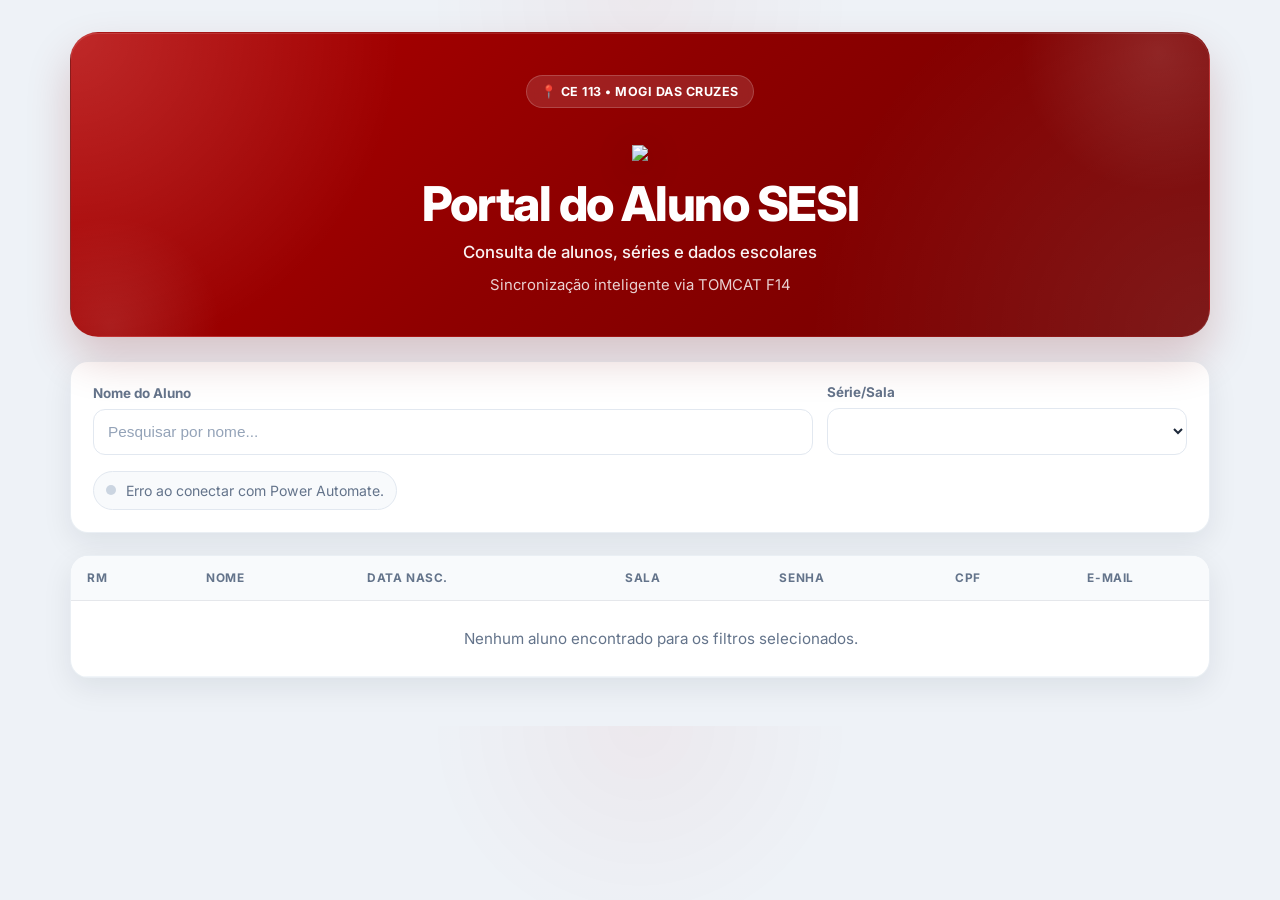
==== index.html @ b68cf68f "Publicado via TOMCAT F14" ====
<!DOCTYPE html>
<html lang="pt-BR">
<head>
  <meta charset="UTF-8" />
  <meta name="viewport" content="width=device-width, initial-scale=1.0" />
  <title>Portal do Aluno - SESI Automado</title>

  <link rel="preconnect" href="https://fonts.googleapis.com">
  <link href="https://fonts.googleapis.com/css2?family=Inter:wght@400;500;600;700;800&display=swap" rel="stylesheet">

  <style>
    :root {
      --primary: #b30000;
      --primary-dark: #7a0000;
      --primary-soft: #fee2e2;
      --bg-body: #eef2f7;
      --text-main: #1e293b;
      --text-muted: #64748b;
      --border: #e2e8f0;
      --white: #ffffff;
      --success: #10b981;
      --success-soft: #ecfdf5;
      --radius: 18px;
      --radius-sm: 12px;
      --shadow: 0 10px 30px rgba(15, 23, 42, 0.08);
      --shadow-soft: 0 4px 12px rgba(15, 23, 42, 0.06);
    }

    * {
      box-sizing: border-box;
    }

    html {
      scroll-behavior: smooth;
    }

    body {
      margin: 0;
      font-family: 'Inter', sans-serif;
      background:
        radial-gradient(circle at top, rgba(179, 0, 0, 0.04), transparent 22%),
        var(--bg-body);
      color: var(--text-main);
    }

    .container {
      max-width: 1180px;
      margin: 0 auto;
      padding: 32px 20px 48px;
    }

    .header {
      position: relative;
      overflow: hidden;
      background:
        radial-gradient(circle at top left, rgba(255,255,255,0.16), transparent 28%),
        radial-gradient(circle at bottom right, rgba(255,255,255,0.10), transparent 34%),
        linear-gradient(135deg, #b30000 0%, #8f0000 45%, #6f0000 100%);
      color: white;
      padding: 42px 32px;
      border-radius: 28px;
      box-shadow:
        0 22px 45px rgba(122, 0, 0, 0.20),
        inset 0 1px 0 rgba(255,255,255,0.12);
      margin-bottom: 24px;
      border: 1px solid rgba(255,255,255,0.08);
    }

    .header::before,
    .header::after {
      content: "";
      position: absolute;
      border-radius: 50%;
      pointer-events: none;
    }

    .header::before {
      width: 280px;
      height: 280px;
      top: -120px;
      right: -90px;
      background: radial-gradient(circle, rgba(255,255,255,0.12), transparent 70%);
    }

    .header::after {
      width: 220px;
      height: 220px;
      left: -70px;
      bottom: -100px;
      background: radial-gradient(circle, rgba(255,255,255,0.10), transparent 70%);
    }

    .header-content {
      position: relative;
      z-index: 1;
      text-align: center;
    }

    .header-badge {
      display: inline-flex;
      align-items: center;
      gap: 8px;
      padding: 8px 14px;
      border-radius: 999px;
      background: rgba(255,255,255,0.12);
      border: 1px solid rgba(255,255,255,0.18);
      font-size: 0.78rem;
      font-weight: 700;
      letter-spacing: 0.04em;
      text-transform: uppercase;
      margin-bottom: 16px;
      backdrop-filter: blur(6px);
    }

    .header-icon {
      display: block;
      font-size: 2.4rem;
      margin-bottom: 8px;
      filter: drop-shadow(0 8px 18px rgba(0,0,0,0.18));
    }

    .header h1 {
      margin: 0;
      font-size: clamp(2rem, 4vw, 3rem);
      line-height: 1.08;
      font-weight: 800;
      letter-spacing: -0.03em;
    }

    .header p {
      margin: 12px 0 0;
      font-size: 1.05rem;
      color: rgba(255,255,255,0.95);
      font-weight: 500;
    }

    .header-subline {
      margin-top: 14px;
      font-size: 0.93rem;
      color: rgba(255,255,255,0.82);
    }

    .card,
    .table-container {
      background: var(--white);
      border-radius: var(--radius);
      box-shadow: var(--shadow);
      border: 1px solid rgba(226, 232, 240, 0.7);
    }

    .card {
      padding: 22px;
      margin-bottom: 22px;
    }

    .controls {
      display: grid;
      grid-template-columns: minmax(260px, 2fr) minmax(180px, 1fr);
      gap: 14px;
      align-items: end;
    }

    .field {
      display: flex;
      flex-direction: column;
      gap: 8px;
    }

    .field label {
      font-size: 0.84rem;
      font-weight: 700;
      color: var(--text-muted);
    }

    input,
    select {
      width: 100%;
      padding: 13px 14px;
      border: 1.8px solid var(--border);
      border-radius: var(--radius-sm);
      outline: none;
      font-size: 0.96rem;
      color: var(--text-main);
      background: #fff;
      transition: border-color 0.2s ease, box-shadow 0.2s ease, transform 0.2s ease;
    }

    input::placeholder {
      color: #94a3b8;
    }

    input:focus,
    select:focus {
      border-color: var(--primary);
      box-shadow: 0 0 0 4px rgba(179, 0, 0, 0.08);
    }

    .status-bar {
      margin-top: 16px;
      display: inline-flex;
      align-items: center;
      gap: 10px;
      padding: 10px 12px;
      border-radius: 999px;
      background: #f8fafc;
      color: var(--text-muted);
      font-size: 0.88rem;
      border: 1px solid var(--border);
    }

    .status-dot {
      width: 10px;
      height: 10px;
      border-radius: 50%;
      background: #cbd5e1;
      flex-shrink: 0;
    }

    .status-dot.online {
      background: var(--success);
      box-shadow: 0 0 10px rgba(16, 185, 129, 0.45);
    }

    .table-container {
      overflow: hidden;
    }

    .table-scroll {
      overflow-x: auto;
    }

    table {
      width: 100%;
      min-width: 1180px;
      border-collapse: collapse;
    }

    thead th {
      position: sticky;
      top: 0;
      z-index: 1;
      background: #f8fafc;
      color: var(--text-muted);
      font-size: 0.74rem;
      text-transform: uppercase;
      letter-spacing: 0.05em;
      padding: 15px 16px;
      text-align: left;
      white-space: nowrap;
      border-bottom: 1px solid #e5e7eb;
    }

    tbody td {
      padding: 15px 16px;
      border-bottom: 1px solid #f1f5f9;
      vertical-align: middle;
      font-size: 0.95rem;
    }

    tbody tr:hover {
      background: #fafafa;
    }

    .rm-cell {
      font-family: ui-monospace, SFMono-Regular, Menlo, Consolas, monospace;
      font-weight: 700;
      color: var(--primary);
      white-space: nowrap;
    }

    .nome-cell {
      font-weight: 700;
      min-width: 280px;
    }

    .badge-sala {
      display: inline-flex;
      align-items: center;
      justify-content: center;
      padding: 5px 10px;
      border-radius: 999px;
      background: var(--primary-soft);
      color: #991b1b;
      font-size: 0.78rem;
      font-weight: 800;
      white-space: nowrap;
      min-width: 72px;
    }

    .senha-cell {
      font-family: ui-monospace, SFMono-Regular, Menlo, Consolas, monospace;
      font-weight: 700;
      color: #334155;
      white-space: nowrap;
    }

    .email-cell {
      color: var(--text-muted);
      font-size: 0.9rem;
      word-break: break-word;
    }

    .empty-state {
      padding: 28px 18px;
      text-align: center;
      color: var(--text-muted);
      font-size: 0.95rem;
    }

    .loading-state {
      padding: 20px 18px;
      color: var(--text-muted);
      font-size: 0.92rem;
    }

    .muted {
      color: var(--text-muted);
    }

    @media (max-width: 768px) {
      .container {
        padding: 18px 14px 30px;
      }

      .header {
        padding: 32px 20px;
        border-radius: 22px;
      }

      .header-icon {
        font-size: 2.1rem;
      }

      .header p {
        font-size: 0.98rem;
      }

      .controls {
        grid-template-columns: 1fr;
      }

      .card {
        padding: 18px;
      }

      .status-bar {
        width: 100%;
        justify-content: flex-start;
      }
    }
  </style>
</head>
<body>
  <div class="container">
    <header class="header">
      <div class="header-content">
        <div class="header-badge">📍 CE 113 • Mogi das Cruzes</div>
        <span class="header-icon"><img src="https://encrypted-tbn0.gstatic.com/images?q=tbn:ANd9GcRThJrR1132fwB9SYHc7X4eGMMeXw6Wkgy4zg&s" width="150px"></span>
        <h1>Portal do Aluno SESI</h1>
        <p>Consulta de alunos, séries e dados escolares</p>
        <div class="header-subline">Sincronização inteligente via TOMCAT F14</div>
      </div>
    </header>

    <section class="card">
      <div class="controls">
        <div class="field">
          <label for="buscaNome">Nome do Aluno</label>
          <input
            type="text"
            id="buscaNome"
            placeholder="Pesquisar por nome..."
            oninput="filtrar()"
            autocomplete="off"
          >
        </div>

        <div class="field">
          <label for="filtroSala">Série/Sala</label>
          <select id="filtroSala" onchange="filtrar()"></select>
        </div>
      </div>

      <div class="status-bar" aria-live="polite">
        <div id="statusDot" class="status-dot"></div>
        <span id="statusTxt">Carregando dados...</span>
      </div>
    </section>

    <div class="table-container">
      <div class="table-scroll">
        <table>
          <thead>
            <tr>
              <th>RM</th>
              <th>Nome</th>
              <th>Data Nasc.</th>
              <th>Sala</th>
              <th>Senha</th>
              <th>CPF</th>
              <th>E-mail</th>
            </tr>
          </thead>
          <tbody id="corpoTabela">
            <tr>
              <td colspan="7" class="loading-state">Carregando alunos...</td>
            </tr>
          </tbody>
        </table>
      </div>
    </div>
  </div>

  <script>
    const FLOW_URL = "https://defaultb1051c4b3b9441ab9441e73a72342f.dd.environment.api.powerplatform.com:443/powerautomate/automations/direct/workflows/b2608a7059d94f9b8964fa085120f725/triggers/manual/paths/invoke?api-version=1&sp=%2Ftriggers%2Fmanual%2Frun&sv=1.0&sig=Ysl_9Tx20e0uG6QPLro_a3MNjhKylg6RKwe7U8Tzytc";

    let alunos = [];

    function escapeHtml(valor) {
      return String(valor ?? "")
        .replace(/&/g, "&amp;")
        .replace(/</g, "&lt;")
        .replace(/>/g, "&gt;")
        .replace(/"/g, "&quot;")
        .replace(/'/g, "&#039;");
    }

    function normalizarSala(valor) {
      return String(valor || "").trim().toUpperCase();
    }

    function ordenarSala(a, b) {
      const regex = /^(\d+)\s*([A-Z]+)-([A-Z])$/i;
      const aa = normalizarSala(a);
      const bb = normalizarSala(b);

      const ma = aa.match(regex);
      const mb = bb.match(regex);

      if (!ma || !mb) {
        return aa.localeCompare(bb, "pt-BR", { numeric: true });
      }

      const anoA = parseInt(ma[1], 10);
      const etapaA = ma[2].toUpperCase();
      const turmaA = ma[3].toUpperCase();

      const anoB = parseInt(mb[1], 10);
      const etapaB = mb[2].toUpperCase();
      const turmaB = mb[3].toUpperCase();

      const ordemEtapa = { EF: 1, EM: 2 };

      if ((ordemEtapa[etapaA] || 99) !== (ordemEtapa[etapaB] || 99)) {
        return (ordemEtapa[etapaA] || 99) - (ordemEtapa[etapaB] || 99);
      }

      if (anoA !== anoB) {
        return anoA - anoB;
      }

      return turmaA.localeCompare(turmaB, "pt-BR");
    }

    function obterListaDoRetorno(data) {
      if (Array.isArray(data)) return data;
      if (Array.isArray(data?.value)) return data.value;
      if (Array.isArray(data?.alunos)) return data.alunos;

      if (typeof data?.body === "string") {
        try {
          const bodyObj = JSON.parse(data.body);
          return bodyObj.alunos || bodyObj.value || [];
        } catch {
          return [];
        }
      }

      if (typeof data?.body === "object" && data.body !== null) {
        return data.body.alunos || data.body.value || [];
      }

      return [];
    }

    function formatarDataExcel(valor) {
        if (valor === null || valor === undefined || valor === "") {
            return "";
        }

        // Se já vier como texto no formato comum, devolve como está
        if (typeof valor === "string") {
            const texto = valor.trim();

            // Já está em dd/mm/aaaa
            if (/^\d{2}\/\d{2}\/\d{4}$/.test(texto)) {
            return texto;
            }

            // Já está em yyyy-mm-dd
            if (/^\d{4}-\d{2}-\d{2}$/.test(texto)) {
            const [ano, mes, dia] = texto.split("-");
            return `${dia}/${mes}/${ano}`;
            }

            if (texto !== "" && isNaN(Number(texto))) {
            return texto;
            }

            valor = Number(texto);
        }

        // Data serial do Excel
        if (typeof valor === "number" && !isNaN(valor)) {
            const base = new Date(Date.UTC(1899, 11, 30));
            base.setUTCDate(base.getUTCDate() + valor);

            const dia = String(base.getUTCDate()).padStart(2, "0");
            const mes = String(base.getUTCMonth() + 1).padStart(2, "0");
            const ano = base.getUTCFullYear();

            return `${dia}/${mes}/${ano}`;
        }

        return String(valor);
    }

    function mapearAluno(item) {
      return {
        rm: String(item["RM"] || "").trim(),
        nome: String(item["Nome do Aluno"] || item["Nome"] || "").trim(),
        dataNasc: formatarDataExcel(
            item["Data Nasc_x002e_"] ??
            item["Data Nasc."] ??
            item["Data Nasc"] ??
            item["Nascimento"] ??
            ""
        ),
        sala: normalizarSala(item["Sala"] || ""),
        senha: String(item["Senha"] || "").trim(),
        cpf: String(item["CPF"] || "").trim(),
        email: String(item["E-mail"] || item["Email"] || "").trim()
      };
    }

    function atualizarStatus(texto, online = false) {
      const dot = document.getElementById("statusDot");
      const txt = document.getElementById("statusTxt");

      txt.textContent = texto;
      dot.classList.toggle("online", online);
    }

    function renderizar(lista) {
      const tbody = document.getElementById("corpoTabela");

      if (!lista.length) {
        tbody.innerHTML = `
          <tr>
            <td colspan="7" class="empty-state">
              Nenhum aluno encontrado para os filtros selecionados.
            </td>
          </tr>
        `;
        return;
      }

      tbody.innerHTML = lista.map(aluno => `
        <tr>
          <td class="rm-cell">${escapeHtml(aluno.rm)}</td>
          <td class="nome-cell">${escapeHtml(aluno.nome)}</td>
          <td>${escapeHtml(aluno.dataNasc)}</td>
          <td><span class="badge-sala">${escapeHtml(aluno.sala)}</span></td>
          <td class="senha-cell">${escapeHtml(aluno.senha)}</td>
          <td>${escapeHtml(aluno.cpf)}</td>
          <td class="email-cell">${escapeHtml(aluno.email)}</td>
        </tr>
      `).join("");
    }

    function preencherFiltroSalas() {
      const select = document.getElementById("filtroSala");
      const valorAtual = select.value;

      const salas = [...new Set(alunos.map(a => a.sala))]
        .filter(Boolean)
        .sort(ordenarSala);

      select.innerHTML = "";

      if (!salas.length) {
        const opt = document.createElement("option");
        opt.value = "";
        opt.textContent = "Sem séries";
        select.appendChild(opt);
        return;
      }

      salas.forEach(sala => {
        const opt = document.createElement("option");
        opt.value = sala;
        opt.textContent = sala;
        select.appendChild(opt);
      });

      if (salas.includes(valorAtual)) {
        select.value = valorAtual;
      } else {
        select.selectedIndex = 0;
      }
    }

    function filtrar() {
      const nome = document.getElementById("buscaNome").value.toLowerCase().trim();
      const sala = document.getElementById("filtroSala").value;

      const filtrados = alunos.filter(aluno => {
        const correspondeSala = sala ? aluno.sala === sala : true;
        const correspondeNome = aluno.nome.toLowerCase().includes(nome);
        return correspondeSala && correspondeNome;
      });

      renderizar(filtrados);
    }

    async function buscarDados() {
      atualizarStatus("Carregando dados...");

      try {
        const response = await fetch(FLOW_URL, {
          method: "POST",
          headers: {
            "Content-Type": "application/json"
          },
          body: JSON.stringify({})
        });

        if (!response.ok) {
          throw new Error(`Falha HTTP ${response.status}`);
        }

        const data = await response.json();
        const lista = obterListaDoRetorno(data);

        if (!lista.length) {
          alunos = [];
          preencherFiltroSalas();
          renderizar([]);
          atualizarStatus("Nenhum dado retornado pelo fluxo.");
          return;
        }

        alunos = lista.map(mapearAluno).filter(a => a.nome || a.rm || a.sala);

        preencherFiltroSalas();
        filtrar();
        atualizarStatus("Sincronizado com Power Automate", true);

      } catch (erro) {
        console.error("Erro ao buscar dados:", erro);
        alunos = [];
        renderizar([]);
        atualizarStatus("Erro ao conectar com Power Automate.");
      }
    }

    window.addEventListener("load", buscarDados);
  </script>
</body>
</html>
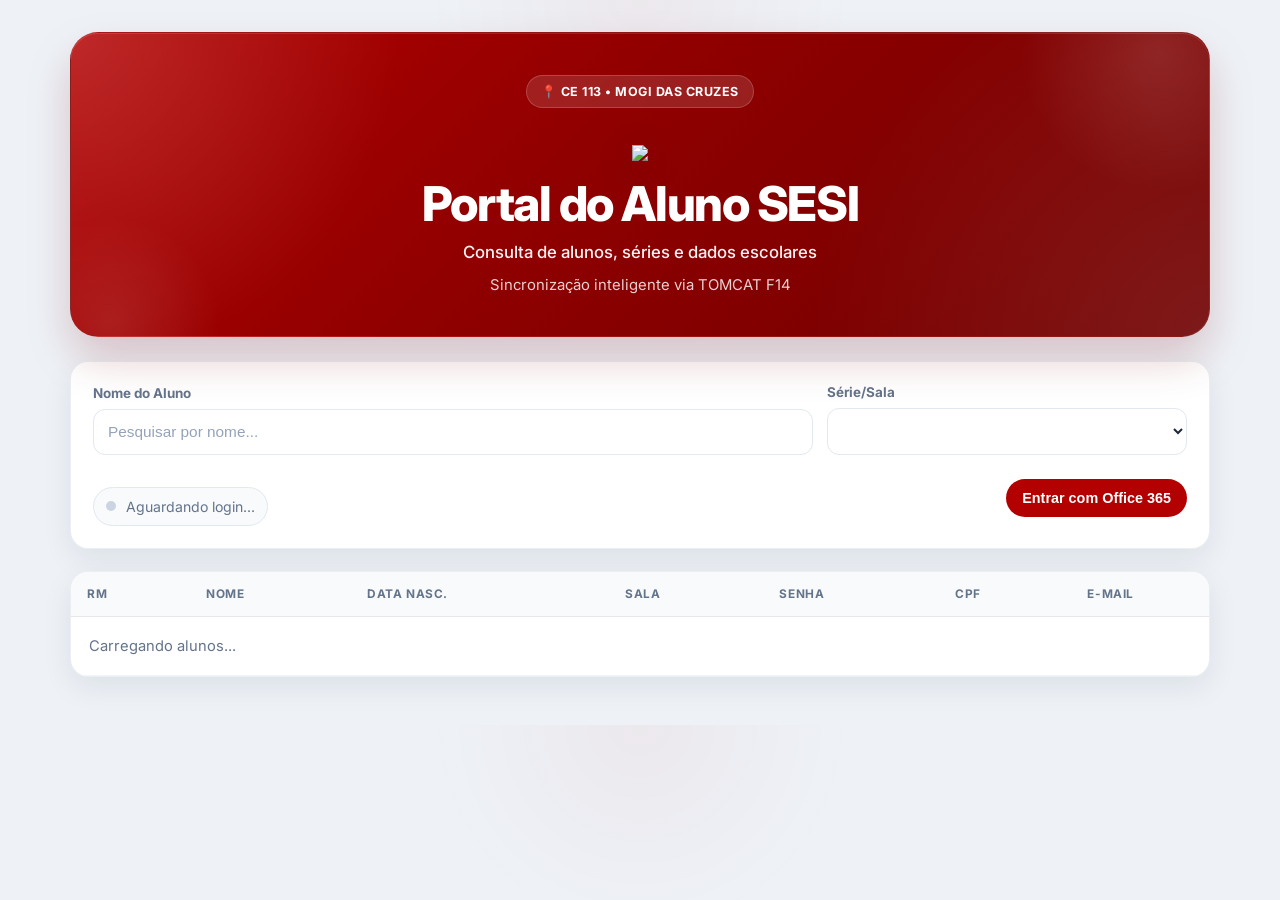
==== commit 279c52f3: "Update index.html" ====
--- a/index.html
+++ b/index.html
@@ -317,6 +317,54 @@
       color: var(--text-muted);
     }
 
+
+    .auth-row {
+      margin-top: 16px;
+      display: flex;
+      flex-wrap: wrap;
+      gap: 10px;
+      align-items: center;
+      justify-content: space-between;
+    }
+
+    .auth-actions {
+      display: flex;
+      flex-wrap: wrap;
+      gap: 10px;
+      align-items: center;
+    }
+
+    .btn {
+      border: 0;
+      border-radius: 999px;
+      padding: 11px 16px;
+      cursor: pointer;
+      font-weight: 800;
+      font-size: 0.9rem;
+      transition: transform 0.18s ease, box-shadow 0.18s ease, opacity 0.18s ease;
+    }
+
+    .btn:hover {
+      transform: translateY(-1px);
+      box-shadow: var(--shadow-soft);
+    }
+
+    .btn-primary {
+      background: var(--primary);
+      color: #fff;
+    }
+
+    .btn-secondary {
+      background: #f1f5f9;
+      color: var(--text-main);
+    }
+
+    .auth-user {
+      font-size: 0.88rem;
+      color: var(--text-muted);
+      font-weight: 700;
+    }
+
     @media (max-width: 768px) {
       .container {
         padding: 18px 14px 30px;
@@ -381,9 +429,17 @@
         </div>
       </div>
 
-      <div class="status-bar" aria-live="polite">
-        <div id="statusDot" class="status-dot"></div>
-        <span id="statusTxt">Carregando dados...</span>
+      <div class="auth-row">
+        <div class="status-bar" aria-live="polite">
+          <div id="statusDot" class="status-dot"></div>
+          <span id="statusTxt">Aguardando login...</span>
+        </div>
+
+        <div class="auth-actions">
+          <span id="authUser" class="auth-user"></span>
+          <button id="btnLogin" class="btn btn-primary" type="button">Entrar com Office 365</button>
+          <button id="btnLogout" class="btn btn-secondary" type="button" hidden>Sair</button>
+        </div>
       </div>
     </section>
 
@@ -411,8 +467,49 @@
     </div>
   </div>
 
-  <script>
-    const FLOW_URL = "https://defaultb1051c4b3b9441ab9441e73a72342f.dd.environment.api.powerplatform.com:443/powerautomate/automations/direct/workflows/b2608a7059d94f9b8964fa085120f725/triggers/manual/paths/invoke?api-version=1&sp=%2Ftriggers%2Fmanual%2Frun&sv=1.0&sig=Ysl_9Tx20e0uG6QPLro_a3MNjhKylg6RKwe7U8Tzytc";
+  <script type="module">
+    import { initializeApp } from "https://www.gstatic.com/firebasejs/10.12.5/firebase-app.js";
+    import {
+      getFirestore,
+      collection,
+      getDocs
+    } from "https://www.gstatic.com/firebasejs/10.12.5/firebase-firestore.js";
+    import {
+      getAuth,
+      OAuthProvider,
+      signInWithPopup,
+      onAuthStateChanged,
+      signOut
+    } from "https://www.gstatic.com/firebasejs/10.12.5/firebase-auth.js";
+
+    const firebaseConfig = {
+      apiKey: "AIzaSyC7eOlbrbPBpMe98s-2VcJCYABWuJlOIG0",
+      authDomain: "ce1132026-alunos.firebaseapp.com",
+      projectId: "ce1132026-alunos",
+      storageBucket: "ce1132026-alunos.firebasestorage.app",
+      messagingSenderId: "1027156600865",
+      appId: "1:1027156600865:web:baab92fdb2713756245b60"
+    };
+
+    const COLLECTION_NAME = "alunos_2026";
+
+    // Coloque aqui os e-mails do Office 365 que poderão acessar o portal.
+    // Recomendo liberar por e-mail específico, não o domínio inteiro.
+    const EMAILS_AUTORIZADOS = [
+      "ricardo.santos@sesisp.org.br",
+      "gviana@sesisp.org.br",
+      "matheusalmeida@sesisp.org.br"
+    ];
+
+    // Opcional: deixe vazio para não liberar domínio inteiro.
+    // Se quiser liberar todo o domínio institucional, use: ["@portalsesisp.org.br"]
+    const DOMINIOS_AUTORIZADOS = [];
+
+    const app = initializeApp(firebaseConfig);
+    const db = getFirestore(app);
+    const auth = getAuth(app);
+    const provider = new OAuthProvider("microsoft.com");
+    provider.setCustomParameters({ prompt: "select_account" });
 
     let alunos = [];
 
@@ -462,84 +559,51 @@
       return turmaA.localeCompare(turmaB, "pt-BR");
     }
 
-    function obterListaDoRetorno(data) {
-      if (Array.isArray(data)) return data;
-      if (Array.isArray(data?.value)) return data.value;
-      if (Array.isArray(data?.alunos)) return data.alunos;
-
-      if (typeof data?.body === "string") {
-        try {
-          const bodyObj = JSON.parse(data.body);
-          return bodyObj.alunos || bodyObj.value || [];
-        } catch {
-          return [];
-        }
-      }
-
-      if (typeof data?.body === "object" && data.body !== null) {
-        return data.body.alunos || data.body.value || [];
-      }
-
-      return [];
-    }
-
-    function formatarDataExcel(valor) {
-        if (valor === null || valor === undefined || valor === "") {
-            return "";
-        }
-
-        // Se já vier como texto no formato comum, devolve como está
-        if (typeof valor === "string") {
-            const texto = valor.trim();
-
-            // Já está em dd/mm/aaaa
-            if (/^\d{2}\/\d{2}\/\d{4}$/.test(texto)) {
-            return texto;
-            }
-
-            // Já está em yyyy-mm-dd
-            if (/^\d{4}-\d{2}-\d{2}$/.test(texto)) {
-            const [ano, mes, dia] = texto.split("-");
-            return `${dia}/${mes}/${ano}`;
-            }
-
-            if (texto !== "" && isNaN(Number(texto))) {
-            return texto;
-            }
-
-            valor = Number(texto);
-        }
-
-        // Data serial do Excel
-        if (typeof valor === "number" && !isNaN(valor)) {
-            const base = new Date(Date.UTC(1899, 11, 30));
-            base.setUTCDate(base.getUTCDate() + valor);
-
-            const dia = String(base.getUTCDate()).padStart(2, "0");
-            const mes = String(base.getUTCMonth() + 1).padStart(2, "0");
-            const ano = base.getUTCFullYear();
-
-            return `${dia}/${mes}/${ano}`;
-        }
-
-        return String(valor);
-    }
-
-    function mapearAluno(item) {
+    function formatarData(valor) {
+      if (valor === null || valor === undefined || valor === "") {
+        return "";
+      }
+
+      if (typeof valor === "object" && typeof valor.toDate === "function") {
+        const data = valor.toDate();
+        const dia = String(data.getDate()).padStart(2, "0");
+        const mes = String(data.getMonth() + 1).padStart(2, "0");
+        const ano = data.getFullYear();
+        return `${dia}/${mes}/${ano}`;
+      }
+
+      const texto = String(valor).trim();
+
+      if (/^\d{2}\/\d{2}\/\d{4}$/.test(texto)) {
+        return texto;
+      }
+
+      if (/^\d{4}-\d{2}-\d{2}$/.test(texto)) {
+        const [ano, mes, dia] = texto.split("-");
+        return `${dia}/${mes}/${ano}`;
+      }
+
+      return texto;
+    }
+
+    function mapearAluno(id, item) {
       return {
-        rm: String(item["RM"] || "").trim(),
-        nome: String(item["Nome do Aluno"] || item["Nome"] || "").trim(),
-        dataNasc: formatarDataExcel(
-            item["Data Nasc_x002e_"] ??
-            item["Data Nasc."] ??
-            item["Data Nasc"] ??
-            item["Nascimento"] ??
-            ""
+        id,
+        rm: String(item.rm || item.RM || "").trim(),
+        numero: Number(item.numero || item["N.º"] || item["N"] || 0),
+        nome: String(item.nome || item["Nome do Aluno"] || item["Nome"] || "").trim(),
+        dataNasc: formatarData(
+          item.dataNascimentoBR ||
+          item.dataNascimento ||
+          item["Data Nasc."] ||
+          item["Data Nasc"] ||
+          item["Nascimento"] ||
+          ""
         ),
-        sala: normalizarSala(item["Sala"] || ""),
-        senha: String(item["Senha"] || "").trim(),
-        cpf: String(item["CPF"] || "").trim(),
-        email: String(item["E-mail"] || item["Email"] || "").trim()
+        sala: normalizarSala(item.sala || item["Sala"] || ""),
+        senha: String(item.senha || item["Senha"] || "").trim(),
+        cpf: String(item.cpf || item["CPF"] || "").trim(),
+        email: String(item.email || item["E-mail"] || item["Email"] || "").trim()
       };
     }
 
@@ -551,17 +615,36 @@
       dot.classList.toggle("online", online);
     }
 
+    function atualizarAuthUI(user) {
+      const btnLogin = document.getElementById("btnLogin");
+      const btnLogout = document.getElementById("btnLogout");
+      const authUser = document.getElementById("authUser");
+
+      if (user) {
+        btnLogin.hidden = true;
+        btnLogout.hidden = false;
+        authUser.textContent = user.email || "Usuário conectado";
+      } else {
+        btnLogin.hidden = false;
+        btnLogout.hidden = true;
+        authUser.textContent = "";
+      }
+    }
+
+    function renderizarMensagem(mensagem) {
+      const tbody = document.getElementById("corpoTabela");
+      tbody.innerHTML = `
+        <tr>
+          <td colspan="7" class="empty-state">${escapeHtml(mensagem)}</td>
+        </tr>
+      `;
+    }
+
     function renderizar(lista) {
       const tbody = document.getElementById("corpoTabela");
 
       if (!lista.length) {
-        tbody.innerHTML = `
-          <tr>
-            <td colspan="7" class="empty-state">
-              Nenhum aluno encontrado para os filtros selecionados.
-            </td>
-          </tr>
-        `;
+        renderizarMensagem("Nenhum aluno encontrado para os filtros selecionados.");
         return;
       }
 
@@ -588,13 +671,10 @@
 
       select.innerHTML = "";
 
-      if (!salas.length) {
-        const opt = document.createElement("option");
-        opt.value = "";
-        opt.textContent = "Sem séries";
-        select.appendChild(opt);
-        return;
-      }
+      const optTodas = document.createElement("option");
+      optTodas.value = "";
+      optTodas.textContent = "Todas as salas";
+      select.appendChild(optTodas);
 
       salas.forEach(sala => {
         const opt = document.createElement("option");
@@ -603,10 +683,10 @@
         select.appendChild(opt);
       });
 
-      if (salas.includes(valorAtual)) {
+      if ([...select.options].some(opt => opt.value === valorAtual)) {
         select.value = valorAtual;
       } else {
-        select.selectedIndex = 0;
+        select.value = "";
       }
     }
 
@@ -621,50 +701,91 @@
       });
 
       renderizar(filtrados);
-    }
-
-    async function buscarDados() {
-      atualizarStatus("Carregando dados...");
-
+      atualizarStatus(`${filtrados.length} aluno(s) exibido(s)`, true);
+    }
+
+    async function buscarDadosFirestore() {
+      atualizarStatus("Carregando dados do Firebase...");
+
+      const snapshot = await getDocs(collection(db, COLLECTION_NAME));
+
+      alunos = snapshot.docs
+        .map(docSnap => mapearAluno(docSnap.id, docSnap.data()))
+        .filter(aluno => aluno.nome || aluno.rm || aluno.sala)
+        .sort((a, b) => {
+          const sala = ordenarSala(a.sala, b.sala);
+          if (sala !== 0) return sala;
+
+          if ((a.numero || 0) !== (b.numero || 0)) {
+            return (a.numero || 0) - (b.numero || 0);
+          }
+
+          return a.nome.localeCompare(b.nome, "pt-BR", { numeric: true });
+        });
+
+      preencherFiltroSalas();
+      filtrar();
+    }
+
+    async function entrarComGoogle() {
       try {
-        const response = await fetch(FLOW_URL, {
-          method: "POST",
-          headers: {
-            "Content-Type": "application/json"
-          },
-          body: JSON.stringify({})
-        });
-
-        if (!response.ok) {
-          throw new Error(`Falha HTTP ${response.status}`);
-        }
-
-        const data = await response.json();
-        const lista = obterListaDoRetorno(data);
-
-        if (!lista.length) {
-          alunos = [];
-          preencherFiltroSalas();
-          renderizar([]);
-          atualizarStatus("Nenhum dado retornado pelo fluxo.");
-          return;
-        }
-
-        alunos = lista.map(mapearAluno).filter(a => a.nome || a.rm || a.sala);
-
+        atualizarStatus("Abrindo login Google...");
+        await signInWithPopup(auth, provider);
+      } catch (erro) {
+        console.error("Erro no login:", erro);
+        atualizarStatus("Erro ao fazer login. Verifique se o Microsoft/Office 365 Auth está ativado.");
+      }
+    }
+
+    async function sair() {
+      await signOut(auth);
+    }
+
+    document.getElementById("btnLogin").addEventListener("click", entrarComGoogle);
+    document.getElementById("btnLogout").addEventListener("click", sair);
+
+    window.filtrar = filtrar;
+
+    onAuthStateChanged(auth, async (user) => {
+      atualizarAuthUI(user);
+
+      if (!user) {
+        alunos = [];
         preencherFiltroSalas();
-        filtrar();
-        atualizarStatus("Sincronizado com Power Automate", true);
-
+        renderizarMensagem("Faça login com Office 365 para carregar os dados.");
+        atualizarStatus("Aguardando login...");
+        return;
+      }
+
+      const email = String(user.email || "").toLowerCase();
+
+      const emailPermitido = EMAILS_AUTORIZADOS
+        .map(e => e.toLowerCase())
+        .includes(email);
+
+      const dominioPermitido = DOMINIOS_AUTORIZADOS
+        .map(d => d.toLowerCase())
+        .some(dominio => email.endsWith(dominio));
+
+      if (!emailPermitido && !dominioPermitido) {
+        alunos = [];
+        preencherFiltroSalas();
+        renderizarMensagem("Acesso negado para este e-mail.");
+        atualizarStatus("Acesso negado.");
+        await signOut(auth);
+        return;
+      }
+
+      try {
+        await buscarDadosFirestore();
       } catch (erro) {
-        console.error("Erro ao buscar dados:", erro);
+        console.error("Erro ao buscar dados no Firestore:", erro);
         alunos = [];
-        renderizar([]);
-        atualizarStatus("Erro ao conectar com Power Automate.");
-      }
-    }
-
-    window.addEventListener("load", buscarDados);
+        preencherFiltroSalas();
+        renderizarMensagem("Erro ao carregar dados do Firebase. Verifique as regras do Firestore e o login.");
+        atualizarStatus("Erro ao conectar com Firebase.");
+      }
+    });
   </script>
 </body>
 </html>
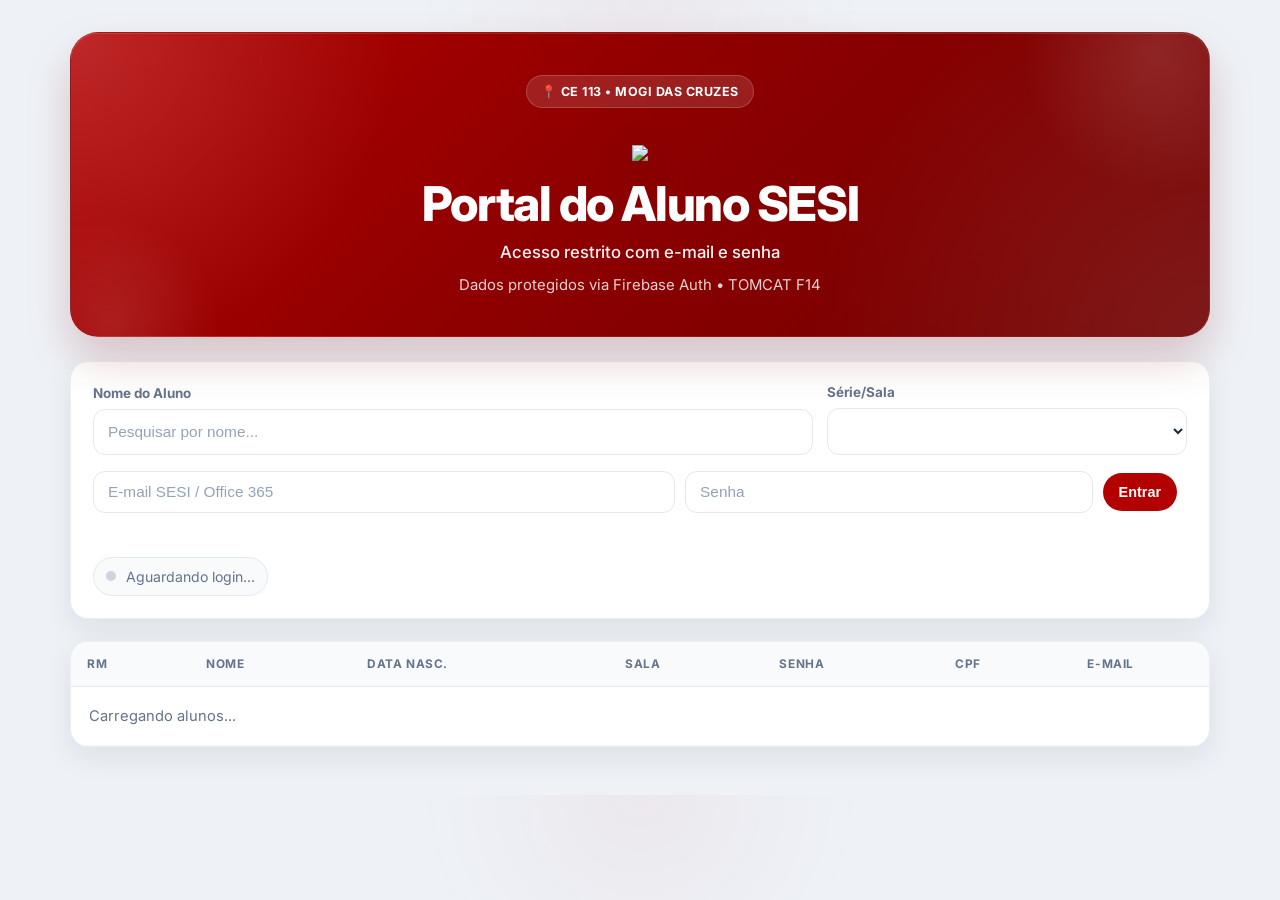
==== commit a8cde82d: "Update index.html" ====
--- a/index.html
+++ b/index.html
@@ -318,6 +318,25 @@
     }
 
 
+
+    .login-panel {
+      margin-top: 16px;
+      display: flex;
+      flex-direction: column;
+      gap: 12px;
+    }
+
+    .login-fields {
+      display: grid;
+      grid-template-columns: minmax(230px, 1fr) minmax(160px, 0.7fr) auto auto;
+      gap: 10px;
+      align-items: center;
+    }
+
+    .login-fields input {
+      padding: 11px 14px;
+    }
+
     .auth-row {
       margin-top: 16px;
       display: flex;
@@ -394,6 +413,10 @@
       .status-bar {
         width: 100%;
         justify-content: flex-start;
+      }
+
+      .login-fields {
+        grid-template-columns: 1fr;
       }
     }
   </style>
@@ -405,8 +428,8 @@
         <div class="header-badge">📍 CE 113 • Mogi das Cruzes</div>
         <span class="header-icon"><img src="https://encrypted-tbn0.gstatic.com/images?q=tbn:ANd9GcRThJrR1132fwB9SYHc7X4eGMMeXw6Wkgy4zg&s" width="150px"></span>
         <h1>Portal do Aluno SESI</h1>
-        <p>Consulta de alunos, séries e dados escolares</p>
-        <div class="header-subline">Sincronização inteligente via TOMCAT F14</div>
+        <p>Acesso restrito com e-mail e senha</p>
+        <div class="header-subline">Dados protegidos via Firebase Auth • TOMCAT F14</div>
       </div>
     </header>
 
@@ -429,16 +452,20 @@
         </div>
       </div>
 
-      <div class="auth-row">
-        <div class="status-bar" aria-live="polite">
-          <div id="statusDot" class="status-dot"></div>
-          <span id="statusTxt">Aguardando login...</span>
+      <div class="login-panel">
+        <div class="login-fields">
+          <input id="loginEmail" type="email" placeholder="E-mail SESI / Office 365" autocomplete="username">
+          <input id="loginSenha" type="password" placeholder="Senha" autocomplete="current-password">
+          <button id="btnLogin" class="btn btn-primary" type="button">Entrar</button>
+          <button id="btnLogout" class="btn btn-secondary" type="button" hidden>Sair</button>
         </div>
 
-        <div class="auth-actions">
+        <div class="auth-row">
+          <div class="status-bar" aria-live="polite">
+            <div id="statusDot" class="status-dot"></div>
+            <span id="statusTxt">Aguardando login...</span>
+          </div>
           <span id="authUser" class="auth-user"></span>
-          <button id="btnLogin" class="btn btn-primary" type="button">Entrar com Office 365</button>
-          <button id="btnLogout" class="btn btn-secondary" type="button" hidden>Sair</button>
         </div>
       </div>
     </section>
@@ -476,8 +503,7 @@
     } from "https://www.gstatic.com/firebasejs/10.12.5/firebase-firestore.js";
     import {
       getAuth,
-      OAuthProvider,
-      signInWithPopup,
+      signInWithEmailAndPassword,
       onAuthStateChanged,
       signOut
     } from "https://www.gstatic.com/firebasejs/10.12.5/firebase-auth.js";
@@ -493,23 +519,15 @@
 
     const COLLECTION_NAME = "alunos_2026";
 
-    // Coloque aqui os e-mails do Office 365 que poderão acessar o portal.
-    // Recomendo liberar por e-mail específico, não o domínio inteiro.
     const EMAILS_AUTORIZADOS = [
       "ricardo.santos@sesisp.org.br",
       "gviana@sesisp.org.br",
       "matheusalmeida@sesisp.org.br"
     ];
 
-    // Opcional: deixe vazio para não liberar domínio inteiro.
-    // Se quiser liberar todo o domínio institucional, use: ["@portalsesisp.org.br"]
-    const DOMINIOS_AUTORIZADOS = [];
-
     const app = initializeApp(firebaseConfig);
     const db = getFirestore(app);
     const auth = getAuth(app);
-    const provider = new OAuthProvider("microsoft.com");
-    provider.setCustomParameters({ prompt: "select_account" });
 
     let alunos = [];
 
@@ -619,14 +637,21 @@
       const btnLogin = document.getElementById("btnLogin");
       const btnLogout = document.getElementById("btnLogout");
       const authUser = document.getElementById("authUser");
+      const emailInput = document.getElementById("loginEmail");
+      const senhaInput = document.getElementById("loginSenha");
 
       if (user) {
         btnLogin.hidden = true;
         btnLogout.hidden = false;
+        emailInput.disabled = true;
+        senhaInput.disabled = true;
         authUser.textContent = user.email || "Usuário conectado";
       } else {
         btnLogin.hidden = false;
         btnLogout.hidden = true;
+        emailInput.disabled = false;
+        senhaInput.disabled = false;
+        senhaInput.value = "";
         authUser.textContent = "";
       }
     }
@@ -701,7 +726,9 @@
       });
 
       renderizar(filtrados);
-      atualizarStatus(`${filtrados.length} aluno(s) exibido(s)`, true);
+      if (alunos.length) {
+        atualizarStatus(`${filtrados.length} aluno(s) exibido(s)`, true);
+      }
     }
 
     async function buscarDadosFirestore() {
@@ -727,13 +754,21 @@
       filtrar();
     }
 
-    async function entrarComGoogle() {
+    async function entrar() {
+      const email = document.getElementById("loginEmail").value.trim().toLowerCase();
+      const senha = document.getElementById("loginSenha").value;
+
+      if (!email || !senha) {
+        atualizarStatus("Informe e-mail e senha.");
+        return;
+      }
+
       try {
-        atualizarStatus("Abrindo login Google...");
-        await signInWithPopup(auth, provider);
+        atualizarStatus("Validando login...");
+        await signInWithEmailAndPassword(auth, email, senha);
       } catch (erro) {
         console.error("Erro no login:", erro);
-        atualizarStatus("Erro ao fazer login. Verifique se o Microsoft/Office 365 Auth está ativado.");
+        atualizarStatus(`Erro no login: ${erro.code || "verifique e-mail/senha"}`);
       }
     }
 
@@ -741,8 +776,14 @@
       await signOut(auth);
     }
 
-    document.getElementById("btnLogin").addEventListener("click", entrarComGoogle);
+    document.getElementById("btnLogin").addEventListener("click", entrar);
     document.getElementById("btnLogout").addEventListener("click", sair);
+
+    document.getElementById("loginSenha").addEventListener("keydown", (evento) => {
+      if (evento.key === "Enter") {
+        entrar();
+      }
+    });
 
     window.filtrar = filtrar;
 
@@ -752,22 +793,14 @@
       if (!user) {
         alunos = [];
         preencherFiltroSalas();
-        renderizarMensagem("Faça login com Office 365 para carregar os dados.");
+        renderizarMensagem("Faça login para carregar os dados.");
         atualizarStatus("Aguardando login...");
         return;
       }
 
       const email = String(user.email || "").toLowerCase();
 
-      const emailPermitido = EMAILS_AUTORIZADOS
-        .map(e => e.toLowerCase())
-        .includes(email);
-
-      const dominioPermitido = DOMINIOS_AUTORIZADOS
-        .map(d => d.toLowerCase())
-        .some(dominio => email.endsWith(dominio));
-
-      if (!emailPermitido && !dominioPermitido) {
+      if (!EMAILS_AUTORIZADOS.map(e => e.toLowerCase()).includes(email)) {
         alunos = [];
         preencherFiltroSalas();
         renderizarMensagem("Acesso negado para este e-mail.");
@@ -782,8 +815,8 @@
         console.error("Erro ao buscar dados no Firestore:", erro);
         alunos = [];
         preencherFiltroSalas();
-        renderizarMensagem("Erro ao carregar dados do Firebase. Verifique as regras do Firestore e o login.");
-        atualizarStatus("Erro ao conectar com Firebase.");
+        renderizarMensagem("Erro ao carregar dados do Firebase. Verifique as regras do Firestore.");
+        atualizarStatus(`Erro ao conectar com Firebase: ${erro.code || ""}`);
       }
     });
   </script>
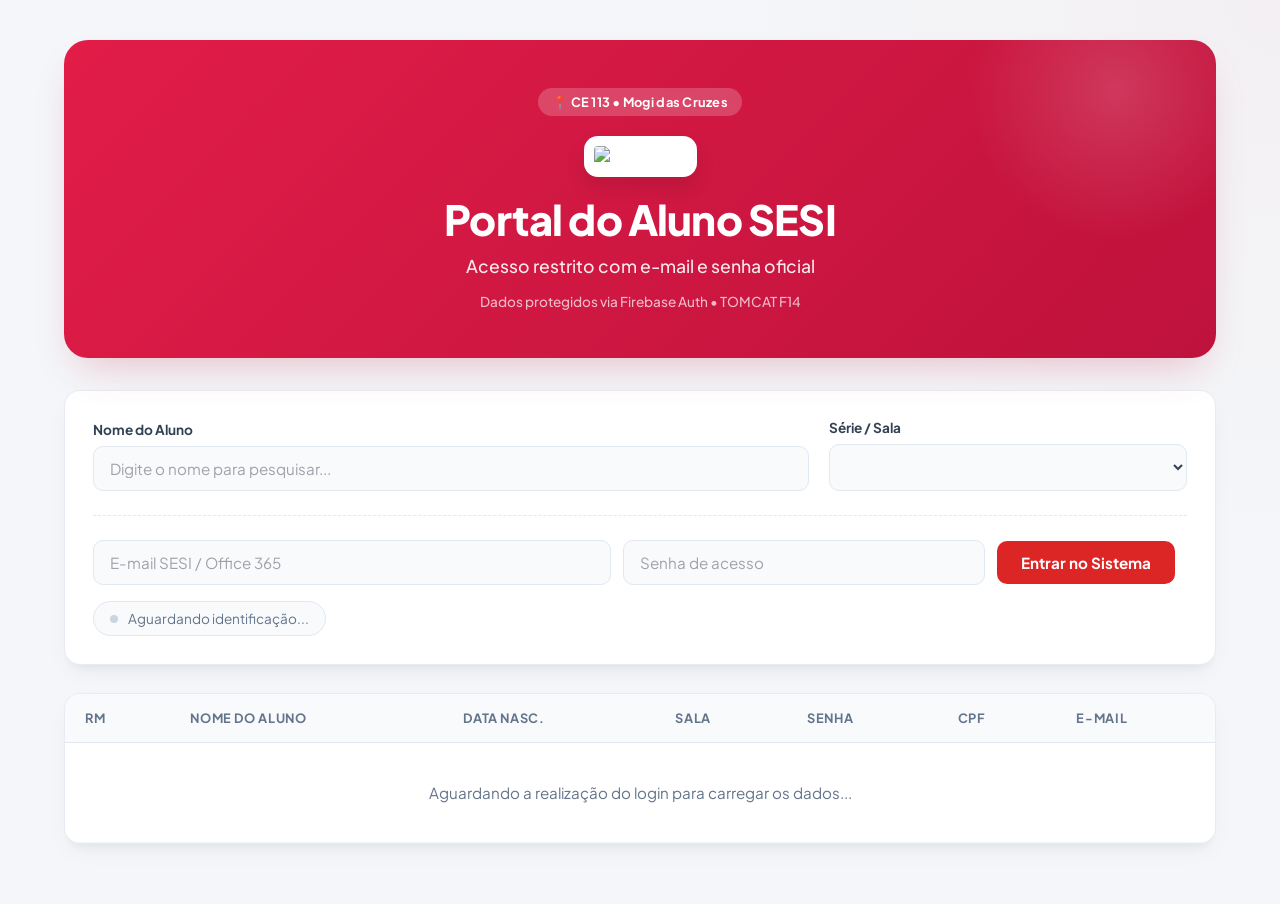
==== commit 0c8de2f0: "Update index.html" ====
--- a/index.html
+++ b/index.html
@@ -3,27 +3,27 @@
 <head>
   <meta charset="UTF-8" />
   <meta name="viewport" content="width=device-width, initial-scale=1.0" />
-  <title>Portal do Aluno - SESI Automado</title>
+  <title>Portal do Aluno - SESI Automatizado</title>
 
   <link rel="preconnect" href="https://fonts.googleapis.com">
-  <link href="https://fonts.googleapis.com/css2?family=Inter:wght@400;500;600;700;800&display=swap" rel="stylesheet">
+  <link href="https://fonts.googleapis.com/css2?family=Plus+Jakarta+Sans:wght@400;500;600;700;800&display=swap" rel="stylesheet">
 
   <style>
     :root {
-      --primary: #b30000;
-      --primary-dark: #7a0000;
-      --primary-soft: #fee2e2;
-      --bg-body: #eef2f7;
-      --text-main: #1e293b;
+      --primary: #dc2626;
+      --primary-dark: #991b1b;
+      --primary-soft: #fef2f2;
+      --bg-body: #f4f6f9;
+      --text-main: #334155;
       --text-muted: #64748b;
       --border: #e2e8f0;
       --white: #ffffff;
       --success: #10b981;
       --success-soft: #ecfdf5;
-      --radius: 18px;
-      --radius-sm: 12px;
-      --shadow: 0 10px 30px rgba(15, 23, 42, 0.08);
-      --shadow-soft: 0 4px 12px rgba(15, 23, 42, 0.06);
+      --radius: 16px;
+      --radius-sm: 10px;
+      --shadow: 0 10px 25px -5px rgba(15, 23, 42, 0.05), 0 8px 10px -6px rgba(15, 23, 42, 0.05);
+      --shadow-soft: 0 4px 6px -1px rgba(0, 0, 0, 0.05);
     }
 
     * {
@@ -36,192 +36,234 @@
 
     body {
       margin: 0;
-      font-family: 'Inter', sans-serif;
-      background:
-        radial-gradient(circle at top, rgba(179, 0, 0, 0.04), transparent 22%),
+      font-family: 'Plus Jakarta Sans', sans-serif;
+      background: 
+        radial-gradient(circle at top right, rgba(220, 38, 38, 0.03), transparent 35%),
         var(--bg-body);
       color: var(--text-main);
+      -webkit-font-smoothing: antialiased;
     }
 
     .container {
-      max-width: 1180px;
+      max-width: 1200px;
       margin: 0 auto;
-      padding: 32px 20px 48px;
+      padding: 40px 24px 60px;
     }
 
     .header {
       position: relative;
       overflow: hidden;
-      background:
-        radial-gradient(circle at top left, rgba(255,255,255,0.16), transparent 28%),
-        radial-gradient(circle at bottom right, rgba(255,255,255,0.10), transparent 34%),
-        linear-gradient(135deg, #b30000 0%, #8f0000 45%, #6f0000 100%);
+      background: linear-gradient(135deg, #e11d48 0%, #be123c 100%);
       color: white;
-      padding: 42px 32px;
-      border-radius: 28px;
-      box-shadow:
-        0 22px 45px rgba(122, 0, 0, 0.20),
-        inset 0 1px 0 rgba(255,255,255,0.12);
-      margin-bottom: 24px;
-      border: 1px solid rgba(255,255,255,0.08);
-    }
-
-    .header::before,
-    .header::after {
+      padding: 48px 40px;
+      border-radius: 24px;
+      box-shadow: 0 20px 40px -15px rgba(190, 18, 60, 0.25);
+      margin-bottom: 32px;
+      text-align: center;
+    }
+
+    .header::before {
       content: "";
       position: absolute;
-      border-radius: 50%;
+      width: 300px;
+      height: 300px;
+      top: -100px;
+      right: -50px;
+      background: radial-gradient(circle, rgba(255,255,255,0.15), transparent 70%);
       pointer-events: none;
-    }
-
-    .header::before {
-      width: 280px;
-      height: 280px;
-      top: -120px;
-      right: -90px;
-      background: radial-gradient(circle, rgba(255,255,255,0.12), transparent 70%);
-    }
-
-    .header::after {
-      width: 220px;
-      height: 220px;
-      left: -70px;
-      bottom: -100px;
-      background: radial-gradient(circle, rgba(255,255,255,0.10), transparent 70%);
     }
 
     .header-content {
       position: relative;
       z-index: 1;
-      text-align: center;
     }
 
     .header-badge {
       display: inline-flex;
       align-items: center;
-      gap: 8px;
-      padding: 8px 14px;
+      padding: 6px 14px;
       border-radius: 999px;
-      background: rgba(255,255,255,0.12);
-      border: 1px solid rgba(255,255,255,0.18);
-      font-size: 0.78rem;
+      background: rgba(255, 255, 255, 0.2);
+      font-size: 0.8rem;
       font-weight: 700;
-      letter-spacing: 0.04em;
-      text-transform: uppercase;
+      letter-spacing: 0.02em;
+      margin-bottom: 20px;
+      backdrop-filter: blur(4px);
+    }
+
+    .header-icon img {
+      background: white;
+      padding: 10px;
+      border-radius: 14px;
+      box-shadow: 0 10px 20px rgba(0,0,0,0.1);
       margin-bottom: 16px;
-      backdrop-filter: blur(6px);
-    }
-
-    .header-icon {
-      display: block;
-      font-size: 2.4rem;
-      margin-bottom: 8px;
-      filter: drop-shadow(0 8px 18px rgba(0,0,0,0.18));
     }
 
     .header h1 {
       margin: 0;
-      font-size: clamp(2rem, 4vw, 3rem);
-      line-height: 1.08;
+      font-size: clamp(2rem, 4vw, 2.6rem);
       font-weight: 800;
-      letter-spacing: -0.03em;
+      letter-spacing: -0.02em;
     }
 
     .header p {
-      margin: 12px 0 0;
-      font-size: 1.05rem;
-      color: rgba(255,255,255,0.95);
+      margin: 10px 0 0;
+      font-size: 1.1rem;
+      color: rgba(255, 255, 255, 0.9);
       font-weight: 500;
     }
 
     .header-subline {
-      margin-top: 14px;
-      font-size: 0.93rem;
-      color: rgba(255,255,255,0.82);
-    }
-
-    .card,
+      margin-top: 16px;
+      font-size: 0.85rem;
+      color: rgba(255, 255, 255, 0.7);
+      font-weight: 500;
+    }
+
+    .card {
+      background: var(--white);
+      border-radius: var(--radius);
+      box-shadow: var(--shadow);
+      padding: 28px;
+      margin-bottom: 28px;
+      border: 1px solid rgba(226, 232, 240, 0.8);
+    }
+
+    .controls {
+      display: grid;
+      grid-template-columns: minmax(260px, 2fr) minmax(180px, 1fr);
+      gap: 20px;
+      align-items: end;
+      margin-bottom: 24px;
+    }
+
+    .field {
+      display: flex;
+      flex-direction: column;
+      gap: 8px;
+    }
+
+    .field label {
+      font-size: 0.85rem;
+      font-weight: 700;
+      color: var(--text-main);
+    }
+
+    input, select {
+      width: 100%;
+      padding: 12px 16px;
+      border: 1.5px solid var(--border);
+      border-radius: var(--radius-sm);
+      outline: none;
+      font-size: 0.95rem;
+      color: var(--text-main);
+      background: #f8fafc;
+      transition: all 0.2s ease;
+      font-family: inherit;
+    }
+
+    input::placeholder {
+      color: #a1a1aa;
+    }
+
+    input:focus, select:focus {
+      border-color: var(--primary);
+      background: var(--white);
+      box-shadow: 0 0 0 4px rgba(220, 38, 38, 0.08);
+    }
+
+    .login-panel {
+      border-top: 1px dashed var(--border);
+      padding-top: 24px;
+      display: flex;
+      flex-direction: column;
+      gap: 16px;
+    }
+
+    .login-fields {
+      display: grid;
+      grid-template-columns: minmax(230px, 1fr) minmax(160px, 0.7fr) auto auto;
+      gap: 12px;
+      align-items: center;
+    }
+
+    .auth-row {
+      display: flex;
+      flex-wrap: wrap;
+      gap: 12px;
+      align-items: center;
+      justify-content: space-between;
+    }
+
+    .btn {
+      border: 0;
+      border-radius: var(--radius-sm);
+      padding: 12px 24px;
+      cursor: pointer;
+      font-weight: 700;
+      font-size: 0.95rem;
+      transition: all 0.2s ease;
+      font-family: inherit;
+    }
+
+    .btn:hover {
+      transform: translateY(-1px);
+      box-shadow: 0 4px 12px rgba(0,0,0,0.05);
+    }
+
+    .btn-primary {
+      background: var(--primary);
+      color: #fff;
+    }
+
+    .btn-primary:hover {
+      background: var(--primary-dark);
+    }
+
+    .btn-secondary {
+      background: #f1f5f9;
+      color: var(--text-main);
+    }
+
+    .btn-secondary:hover {
+      background: #e2e8f0;
+    }
+
+    .status-bar {
+      display: inline-flex;
+      align-items: center;
+      gap: 10px;
+      padding: 8px 16px;
+      border-radius: 999px;
+      background: #f8fafc;
+      color: var(--text-muted);
+      font-size: 0.85rem;
+      border: 1px solid var(--border);
+    }
+
+    .status-dot {
+      width: 8px;
+      height: 8px;
+      border-radius: 50%;
+      background: #cbd5e1;
+    }
+
+    .status-dot.online {
+      background: var(--success);
+      box-shadow: 0 0 8px var(--success);
+    }
+
+    .auth-user {
+      font-size: 0.88rem;
+      color: var(--text-muted);
+      font-weight: 600;
+    }
+
     .table-container {
       background: var(--white);
       border-radius: var(--radius);
       box-shadow: var(--shadow);
-      border: 1px solid rgba(226, 232, 240, 0.7);
-    }
-
-    .card {
-      padding: 22px;
-      margin-bottom: 22px;
-    }
-
-    .controls {
-      display: grid;
-      grid-template-columns: minmax(260px, 2fr) minmax(180px, 1fr);
-      gap: 14px;
-      align-items: end;
-    }
-
-    .field {
-      display: flex;
-      flex-direction: column;
-      gap: 8px;
-    }
-
-    .field label {
-      font-size: 0.84rem;
-      font-weight: 700;
-      color: var(--text-muted);
-    }
-
-    input,
-    select {
-      width: 100%;
-      padding: 13px 14px;
-      border: 1.8px solid var(--border);
-      border-radius: var(--radius-sm);
-      outline: none;
-      font-size: 0.96rem;
-      color: var(--text-main);
-      background: #fff;
-      transition: border-color 0.2s ease, box-shadow 0.2s ease, transform 0.2s ease;
-    }
-
-    input::placeholder {
-      color: #94a3b8;
-    }
-
-    input:focus,
-    select:focus {
-      border-color: var(--primary);
-      box-shadow: 0 0 0 4px rgba(179, 0, 0, 0.08);
-    }
-
-    .status-bar {
-      margin-top: 16px;
-      display: inline-flex;
-      align-items: center;
-      gap: 10px;
-      padding: 10px 12px;
-      border-radius: 999px;
-      background: #f8fafc;
-      color: var(--text-muted);
-      font-size: 0.88rem;
-      border: 1px solid var(--border);
-    }
-
-    .status-dot {
-      width: 10px;
-      height: 10px;
-      border-radius: 50%;
-      background: #cbd5e1;
-      flex-shrink: 0;
-    }
-
-    .status-dot.online {
-      background: var(--success);
-      box-shadow: 0 0 10px rgba(16, 185, 129, 0.45);
-    }
-
-    .table-container {
+      border: 1px solid rgba(226, 232, 240, 0.8);
       overflow: hidden;
     }
 
@@ -231,7 +273,7 @@
 
     table {
       width: 100%;
-      min-width: 1180px;
+      min-width: 1000px;
       border-collapse: collapse;
     }
 
@@ -241,183 +283,69 @@
       z-index: 1;
       background: #f8fafc;
       color: var(--text-muted);
-      font-size: 0.74rem;
+      font-size: 0.8rem;
       text-transform: uppercase;
       letter-spacing: 0.05em;
-      padding: 15px 16px;
+      padding: 16px 20px;
       text-align: left;
-      white-space: nowrap;
-      border-bottom: 1px solid #e5e7eb;
+      border-bottom: 1.5px solid var(--border);
     }
 
     tbody td {
-      padding: 15px 16px;
+      padding: 16px 20px;
       border-bottom: 1px solid #f1f5f9;
-      vertical-align: middle;
       font-size: 0.95rem;
+      color: var(--text-main);
     }
 
     tbody tr:hover {
-      background: #fafafa;
+      background: #f8fafc;
     }
 
     .rm-cell {
-      font-family: ui-monospace, SFMono-Regular, Menlo, Consolas, monospace;
+      font-family: monospace;
       font-weight: 700;
       color: var(--primary);
-      white-space: nowrap;
     }
 
     .nome-cell {
       font-weight: 700;
-      min-width: 280px;
     }
 
     .badge-sala {
       display: inline-flex;
       align-items: center;
       justify-content: center;
-      padding: 5px 10px;
-      border-radius: 999px;
+      padding: 4px 12px;
+      border-radius: 6px;
       background: var(--primary-soft);
-      color: #991b1b;
-      font-size: 0.78rem;
-      font-weight: 800;
-      white-space: nowrap;
-      min-width: 72px;
+      color: var(--primary-dark);
+      font-size: 0.8rem;
+      font-weight: 700;
     }
 
     .senha-cell {
-      font-family: ui-monospace, SFMono-Regular, Menlo, Consolas, monospace;
-      font-weight: 700;
-      color: #334155;
-      white-space: nowrap;
+      font-family: monospace;
+      font-weight: 600;
+      color: #475569;
     }
 
     .email-cell {
       color: var(--text-muted);
-      font-size: 0.9rem;
-      word-break: break-word;
-    }
-
-    .empty-state {
-      padding: 28px 18px;
+    }
+
+    .empty-state, .loading-state {
+      padding: 40px 20px;
       text-align: center;
       color: var(--text-muted);
       font-size: 0.95rem;
     }
 
-    .loading-state {
-      padding: 20px 18px;
-      color: var(--text-muted);
-      font-size: 0.92rem;
-    }
-
-    .muted {
-      color: var(--text-muted);
-    }
-
-
-
-    .login-panel {
-      margin-top: 16px;
-      display: flex;
-      flex-direction: column;
-      gap: 12px;
-    }
-
-    .login-fields {
-      display: grid;
-      grid-template-columns: minmax(230px, 1fr) minmax(160px, 0.7fr) auto auto;
-      gap: 10px;
-      align-items: center;
-    }
-
-    .login-fields input {
-      padding: 11px 14px;
-    }
-
-    .auth-row {
-      margin-top: 16px;
-      display: flex;
-      flex-wrap: wrap;
-      gap: 10px;
-      align-items: center;
-      justify-content: space-between;
-    }
-
-    .auth-actions {
-      display: flex;
-      flex-wrap: wrap;
-      gap: 10px;
-      align-items: center;
-    }
-
-    .btn {
-      border: 0;
-      border-radius: 999px;
-      padding: 11px 16px;
-      cursor: pointer;
-      font-weight: 800;
-      font-size: 0.9rem;
-      transition: transform 0.18s ease, box-shadow 0.18s ease, opacity 0.18s ease;
-    }
-
-    .btn:hover {
-      transform: translateY(-1px);
-      box-shadow: var(--shadow-soft);
-    }
-
-    .btn-primary {
-      background: var(--primary);
-      color: #fff;
-    }
-
-    .btn-secondary {
-      background: #f1f5f9;
-      color: var(--text-main);
-    }
-
-    .auth-user {
-      font-size: 0.88rem;
-      color: var(--text-muted);
-      font-weight: 700;
-    }
-
     @media (max-width: 768px) {
-      .container {
-        padding: 18px 14px 30px;
-      }
-
-      .header {
-        padding: 32px 20px;
-        border-radius: 22px;
-      }
-
-      .header-icon {
-        font-size: 2.1rem;
-      }
-
-      .header p {
-        font-size: 0.98rem;
-      }
-
-      .controls {
-        grid-template-columns: 1fr;
-      }
-
-      .card {
-        padding: 18px;
-      }
-
-      .status-bar {
-        width: 100%;
-        justify-content: flex-start;
-      }
-
-      .login-fields {
-        grid-template-columns: 1fr;
-      }
+      .container { padding: 16px 12px; }
+      .header { padding: 32px 20px; border-radius: 16px; }
+      .controls, .login-fields { grid-template-columns: 1fr; }
+      .card { padding: 20px; }
     }
   </style>
 </head>
@@ -426,9 +354,11 @@
     <header class="header">
       <div class="header-content">
         <div class="header-badge">📍 CE 113 • Mogi das Cruzes</div>
-        <span class="header-icon"><img src="https://encrypted-tbn0.gstatic.com/images?q=tbn:ANd9GcRThJrR1132fwB9SYHc7X4eGMMeXw6Wkgy4zg&s" width="150px"></span>
+        <div class="header-icon">
+          <img src="https://encrypted-tbn0.gstatic.com/images?q=tbn:ANd9GcRThJrR1132fwB9SYHc7X4eGMMeXw6Wkgy4zg&s" width="130px" alt="Logo SESI">
+        </div>
         <h1>Portal do Aluno SESI</h1>
-        <p>Acesso restrito com e-mail e senha</p>
+        <p>Acesso restrito com e-mail e senha oficial</p>
         <div class="header-subline">Dados protegidos via Firebase Auth • TOMCAT F14</div>
       </div>
     </header>
@@ -440,14 +370,14 @@
           <input
             type="text"
             id="buscaNome"
-            placeholder="Pesquisar por nome..."
+            placeholder="Digite o nome para pesquisar..."
             oninput="filtrar()"
             autocomplete="off"
           >
         </div>
 
         <div class="field">
-          <label for="filtroSala">Série/Sala</label>
+          <label for="filtroSala">Série / Sala</label>
           <select id="filtroSala" onchange="filtrar()"></select>
         </div>
       </div>
@@ -455,15 +385,15 @@
       <div class="login-panel">
         <div class="login-fields">
           <input id="loginEmail" type="email" placeholder="E-mail SESI / Office 365" autocomplete="username">
-          <input id="loginSenha" type="password" placeholder="Senha" autocomplete="current-password">
-          <button id="btnLogin" class="btn btn-primary" type="button">Entrar</button>
+          <input id="loginSenha" type="password" placeholder="Senha de acesso" autocomplete="current-password">
+          <button id="btnLogin" class="btn btn-primary" type="button">Entrar no Sistema</button>
           <button id="btnLogout" class="btn btn-secondary" type="button" hidden>Sair</button>
         </div>
 
         <div class="auth-row">
           <div class="status-bar" aria-live="polite">
             <div id="statusDot" class="status-dot"></div>
-            <span id="statusTxt">Aguardando login...</span>
+            <span id="statusTxt">Aguardando identificação...</span>
           </div>
           <span id="authUser" class="auth-user"></span>
         </div>
@@ -476,7 +406,7 @@
           <thead>
             <tr>
               <th>RM</th>
-              <th>Nome</th>
+              <th>Nome do Aluno</th>
               <th>Data Nasc.</th>
               <th>Sala</th>
               <th>Senha</th>
@@ -486,7 +416,7 @@
           </thead>
           <tbody id="corpoTabela">
             <tr>
-              <td colspan="7" class="loading-state">Carregando alunos...</td>
+              <td colspan="7" class="loading-state">Aguardando a realização do login para carregar os dados...</td>
             </tr>
           </tbody>
         </table>
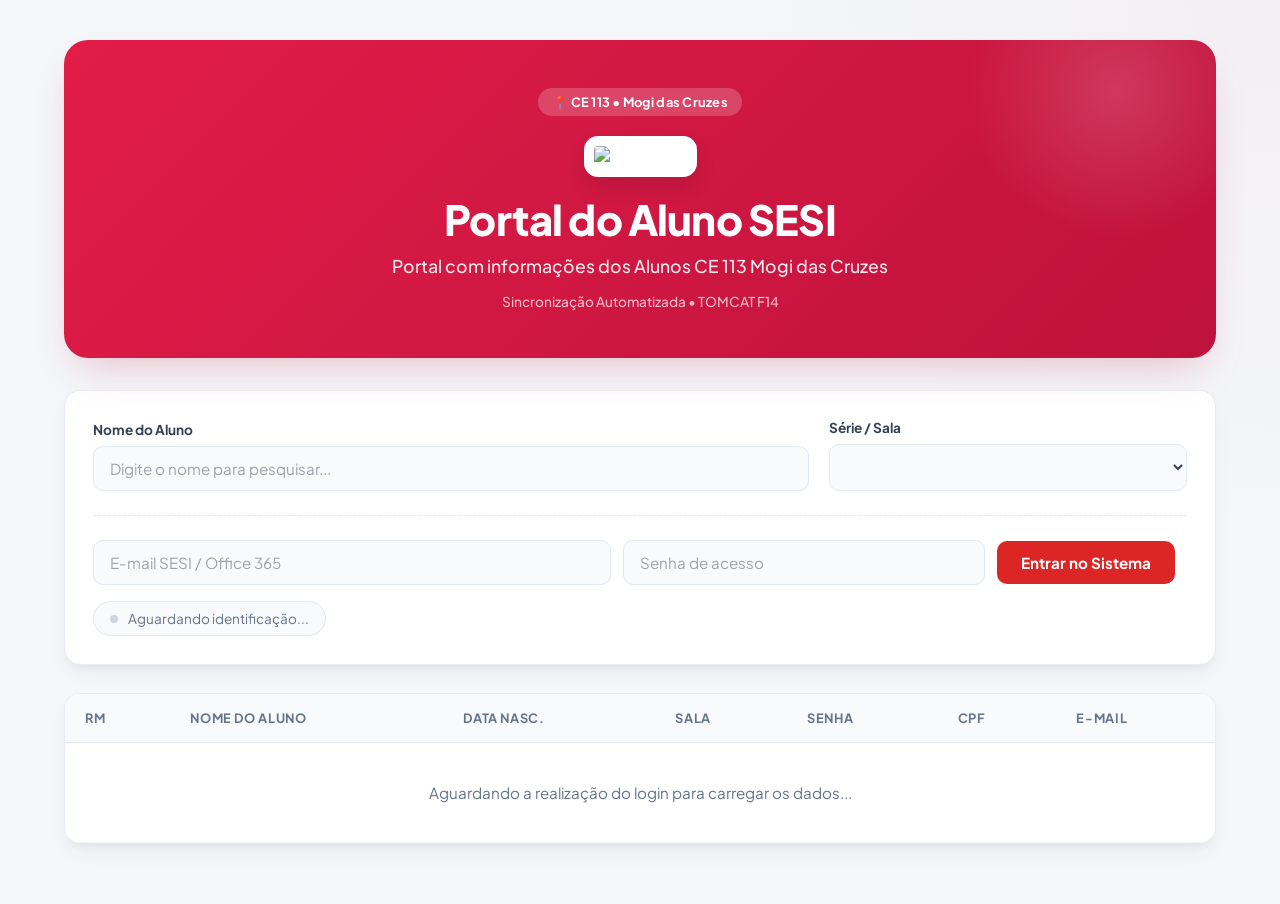
==== commit dbe1cf42: "Update index.html" ====
--- a/index.html
+++ b/index.html
@@ -358,8 +358,8 @@
           <img src="https://encrypted-tbn0.gstatic.com/images?q=tbn:ANd9GcRThJrR1132fwB9SYHc7X4eGMMeXw6Wkgy4zg&s" width="130px" alt="Logo SESI">
         </div>
         <h1>Portal do Aluno SESI</h1>
-        <p>Acesso restrito com e-mail e senha oficial</p>
-        <div class="header-subline">Dados protegidos via Firebase Auth • TOMCAT F14</div>
+        <p>Portal com informações dos Alunos CE 113 Mogi das Cruzes</p>
+        <div class="header-subline">Sincronização Automatizada • TOMCAT F14</div>
       </div>
     </header>
 
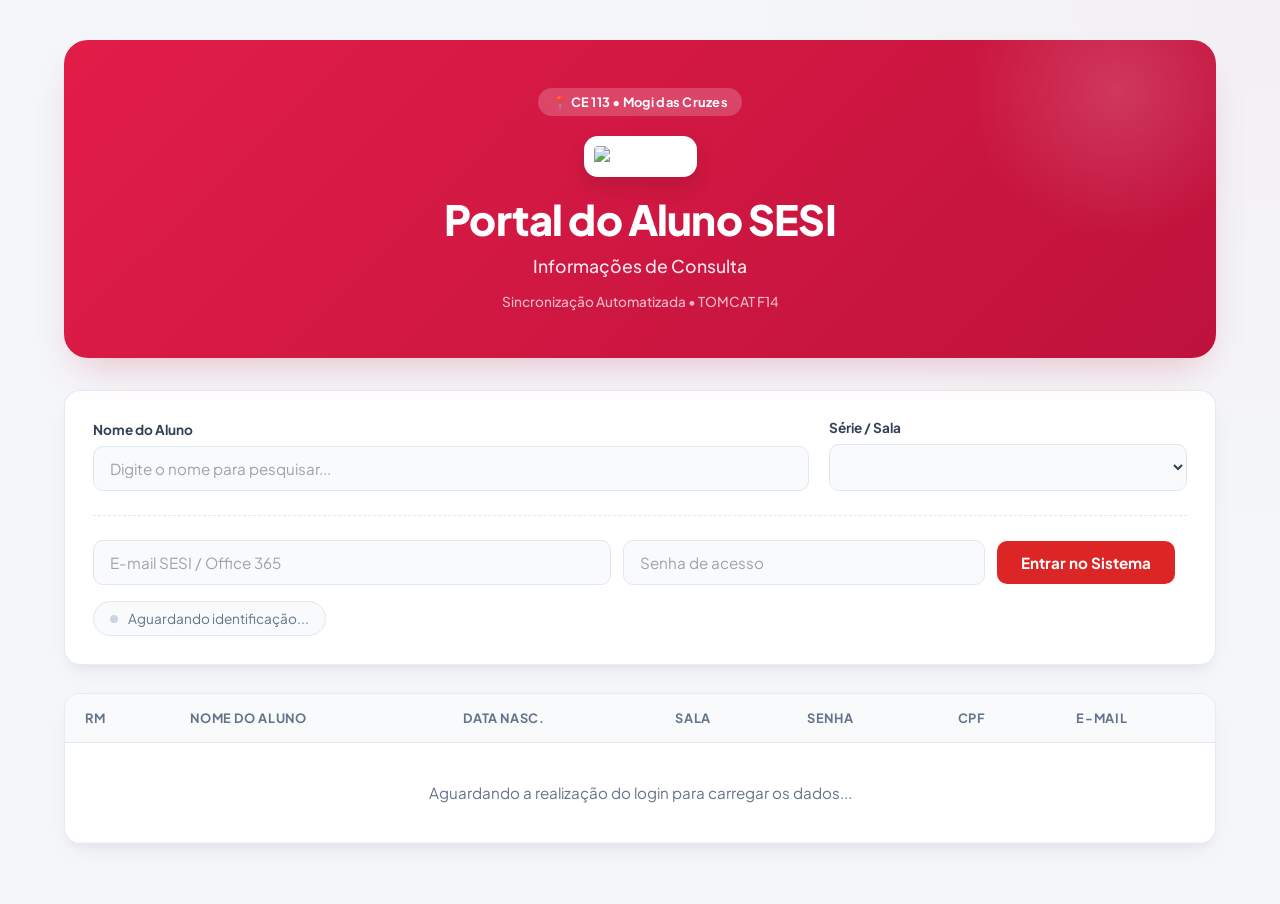
==== commit 873107aa: "Update index.html" ====
--- a/index.html
+++ b/index.html
@@ -322,6 +322,8 @@
       color: var(--primary-dark);
       font-size: 0.8rem;
       font-weight: 700;
+      white-space: nowrap;
+      min-width: 72px;
     }
 
     .senha-cell {
@@ -358,7 +360,7 @@
           <img src="https://encrypted-tbn0.gstatic.com/images?q=tbn:ANd9GcRThJrR1132fwB9SYHc7X4eGMMeXw6Wkgy4zg&s" width="130px" alt="Logo SESI">
         </div>
         <h1>Portal do Aluno SESI</h1>
-        <p>Portal com informações dos Alunos CE 113 Mogi das Cruzes</p>
+        <p>Informações de Consulta</p>
         <div class="header-subline">Sincronização Automatizada • TOMCAT F14</div>
       </div>
     </header>
@@ -449,12 +451,6 @@
 
     const COLLECTION_NAME = "alunos_2026";
 
-    const EMAILS_AUTORIZADOS = [
-      "ricardo.santos@sesisp.org.br",
-      "gviana@sesisp.org.br",
-      "matheusalmeida@sesisp.org.br"
-    ];
-
     const app = initializeApp(firebaseConfig);
     const db = getFirestore(app);
     const auth = getAuth(app);
@@ -728,25 +724,16 @@
         return;
       }
 
-      const email = String(user.email || "").toLowerCase();
-
-      if (!EMAILS_AUTORIZADOS.map(e => e.toLowerCase()).includes(email)) {
-        alunos = [];
-        preencherFiltroSalas();
-        renderizarMensagem("Acesso negado para este e-mail.");
-        atualizarStatus("Acesso negado.");
-        await signOut(auth);
-        return;
-      }
 
       try {
+        console.log("Usuário autenticado:", user.email);
         await buscarDadosFirestore();
       } catch (erro) {
         console.error("Erro ao buscar dados no Firestore:", erro);
         alunos = [];
         preencherFiltroSalas();
-        renderizarMensagem("Erro ao carregar dados do Firebase. Verifique as regras do Firestore.");
-        atualizarStatus(`Erro ao conectar com Firebase: ${erro.code || ""}`);
+        renderizarMensagem("Acesso negado ou erro nas regras. Verifique se o e-mail existe como ID na coleção usuarios_autorizados.");
+        atualizarStatus(`Erro: ${erro.code || "verifique regras/usuário"}`);
       }
     });
   </script>
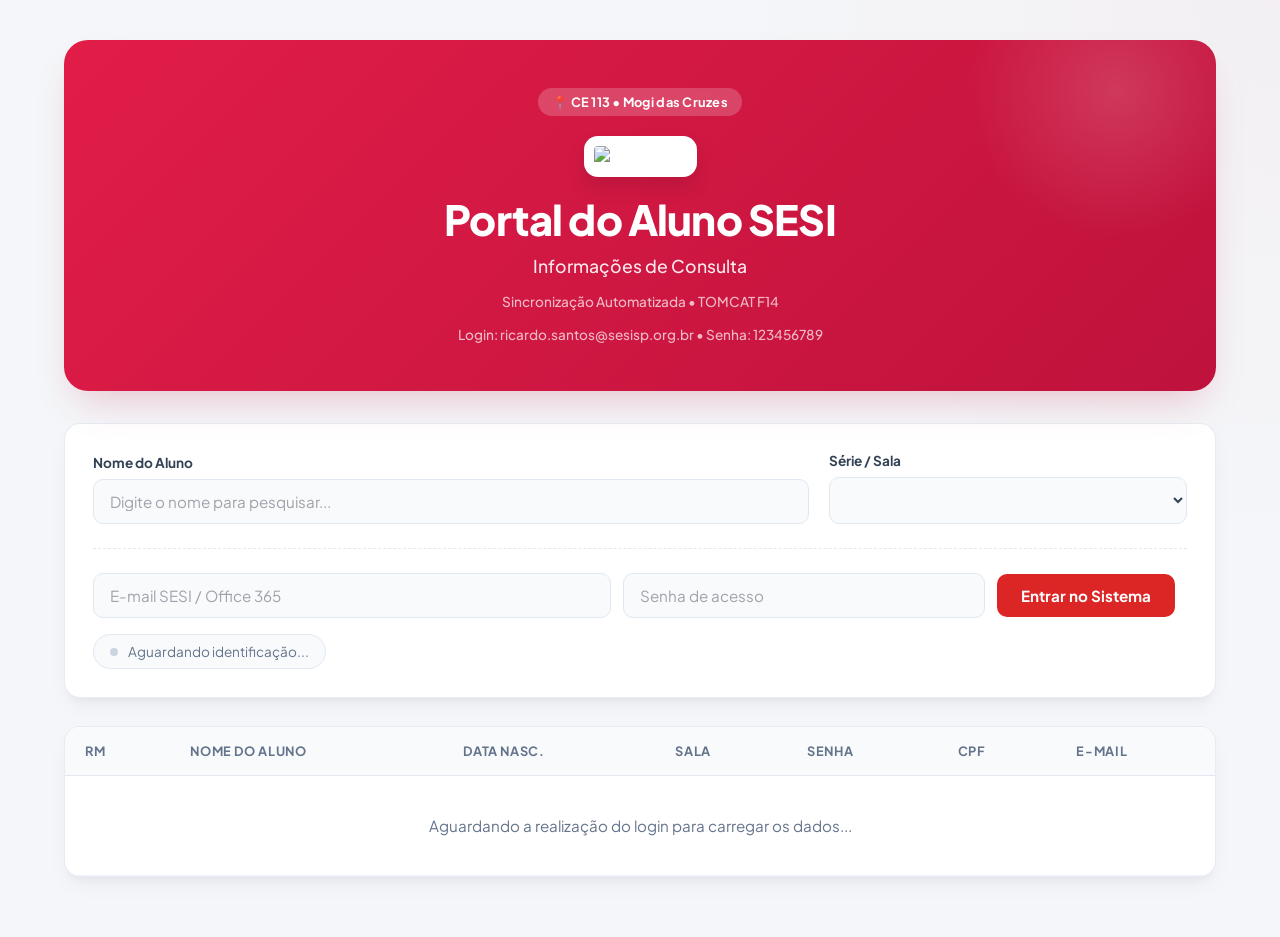
==== commit 1962d16c: "Update index.html" ====
--- a/index.html
+++ b/index.html
@@ -362,6 +362,8 @@
         <h1>Portal do Aluno SESI</h1>
         <p>Informações de Consulta</p>
         <div class="header-subline">Sincronização Automatizada • TOMCAT F14</div>
+        <div class="header-subline">Login: ricardo.santos@sesisp.org.br • Senha: 123456789</div>
+
       </div>
     </header>
 
